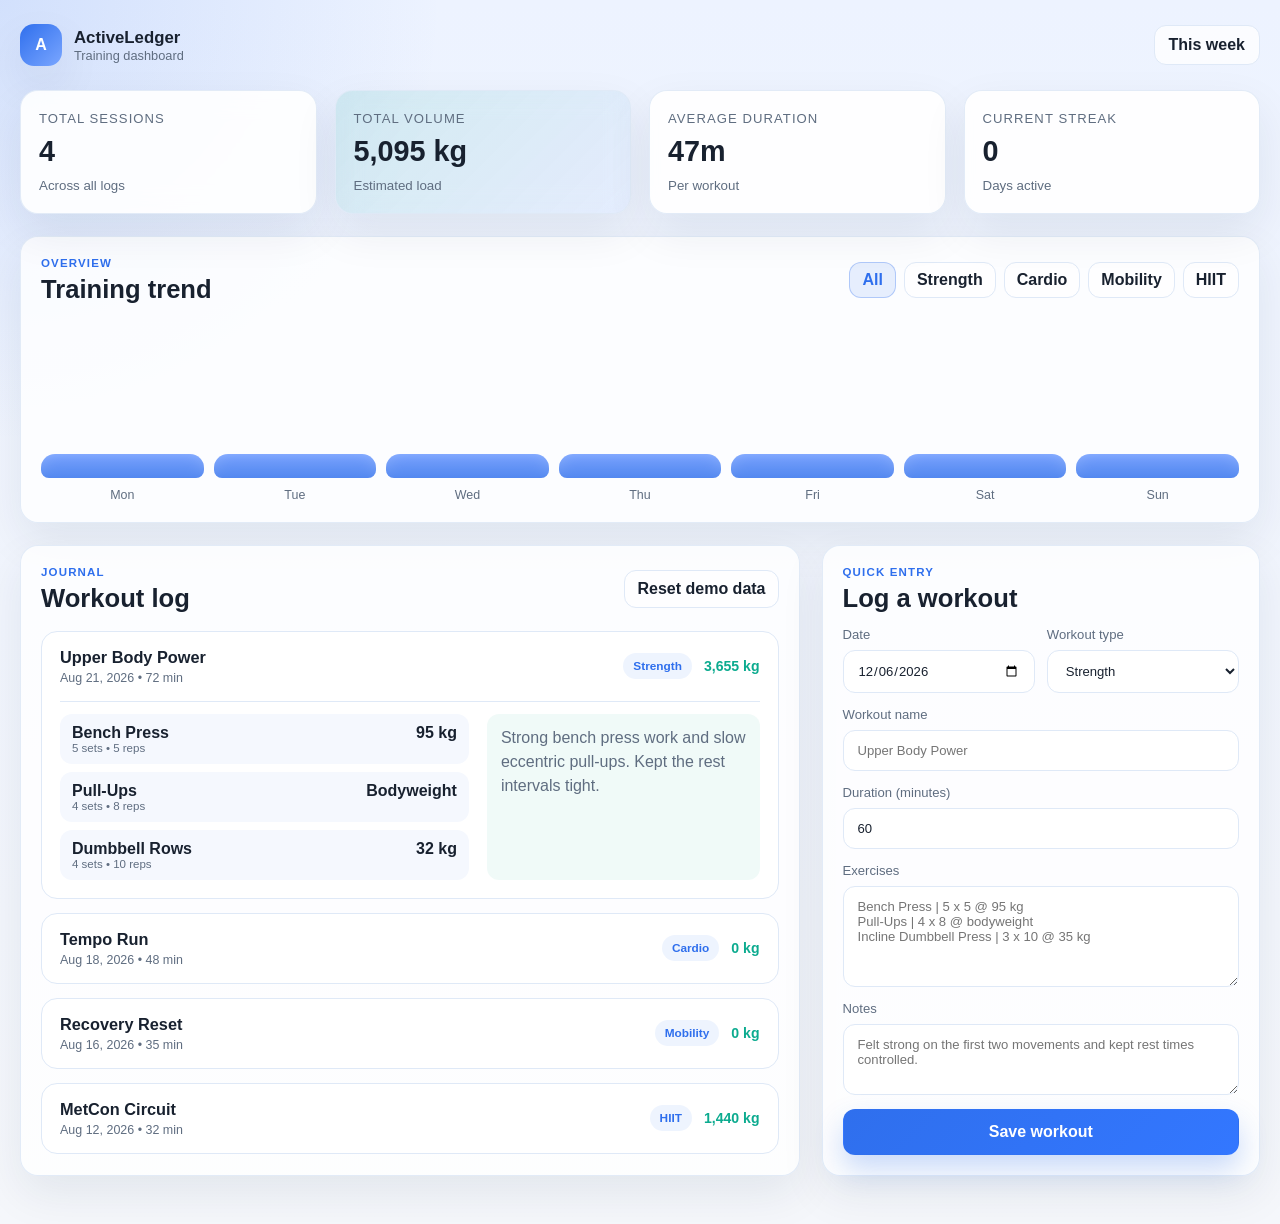
==== index.html @ c1446fad "Initial workout dashboard" ====
<!DOCTYPE html>
<html lang="en">
  <head>
    <meta charset="UTF-8" />
    <meta name="viewport" content="width=device-width, initial-scale=1.0" />
    <title>Training Dashboard</title>
    <meta
      name="description"
      content="Private workout and training dashboard for tracking sessions, exercise data, and progress."
    />
    <link rel="stylesheet" href="styles.css" />
  </head>
  <body>
    <div class="app-shell">
      <header class="topbar">
        <div class="brand" aria-label="Trainer dashboard brand">
          <div class="brand-mark">A</div>
          <div>
            <strong>ActiveLedger</strong>
            <span>Training dashboard</span>
          </div>
        </div>
        <div class="topbar-actions">
          <button class="pill-button" type="button">This week</button>
        </div>
      </header>

      <main class="dashboard">
        <section class="summary-grid" aria-label="Session summary cards">
          <article class="metric-card">
            <label>Total Sessions</label>
            <strong id="total-sessions">0</strong>
            <small>Across all logs</small>
          </article>
          <article class="metric-card accent">
            <label>Total Volume</label>
            <strong id="total-volume">0</strong>
            <small>Estimated load</small>
          </article>
          <article class="metric-card">
            <label>Average Duration</label>
            <strong id="avg-duration">0m</strong>
            <small>Per workout</small>
          </article>
          <article class="metric-card">
            <label>Current Streak</label>
            <strong id="streak-count">0</strong>
            <small>Days active</small>
          </article>
        </section>

        <section class="panel overview-panel" aria-label="Weekly training overview">
          <div class="panel-header">
            <div>
              <p class="eyebrow">Overview</p>
              <h2>Training trend</h2>
            </div>
            <div class="filters" id="type-filters" aria-label="Workout type filters">
              <button class="filter-chip active" type="button" data-filter="all">All</button>
              <button class="filter-chip" type="button" data-filter="strength">Strength</button>
              <button class="filter-chip" type="button" data-filter="cardio">Cardio</button>
              <button class="filter-chip" type="button" data-filter="mobility">Mobility</button>
              <button class="filter-chip" type="button" data-filter="hiit">HIIT</button>
            </div>
          </div>
          <div id="weekly-chart" class="weekly-chart" aria-label="Weekly workout volume chart"></div>
        </section>

        <section class="layout-grid">
          <div class="panel log-panel" aria-label="Workout list">
            <div class="panel-header">
              <div>
                <p class="eyebrow">Journal</p>
                <h2>Workout log</h2>
              </div>
              <button id="reset-demo" class="ghost-button" type="button">Reset demo data</button>
            </div>
            <div id="workout-list" class="workout-list"></div>
          </div>

          <aside class="panel form-panel" aria-label="Add new workout form">
            <div class="panel-header compact">
              <div>
                <p class="eyebrow">Quick entry</p>
                <h2>Log a workout</h2>
              </div>
            </div>

            <form id="log-form" class="log-form">
              <div class="field-grid">
                <label>
                  <span>Date</span>
                  <input id="workout-date" name="date" type="date" required />
                </label>
                <label>
                  <span>Workout type</span>
                  <select id="workout-type" name="type" required>
                    <option value="strength">Strength</option>
                    <option value="cardio">Cardio</option>
                    <option value="mobility">Mobility</option>
                    <option value="hiit">HIIT</option>
                  </select>
                </label>
              </div>

              <label>
                <span>Workout name</span>
                <input id="workout-name" name="name" type="text" placeholder="Upper Body Power" required />
              </label>

              <label>
                <span>Duration (minutes)</span>
                <input id="workout-duration" name="duration" type="number" min="10" max="240" value="60" required />
              </label>

              <label>
                <span>Exercises</span>
                <textarea
                  id="workout-exercises"
                  name="exercises"
                  rows="5"
                  placeholder="Bench Press | 5 x 5 @ 95 kg&#10;Pull-Ups | 4 x 8 @ bodyweight&#10;Incline Dumbbell Press | 3 x 10 @ 35 kg"
                  required
                ></textarea>
              </label>

              <label>
                <span>Notes</span>
                <textarea id="workout-notes" name="notes" rows="3" placeholder="Felt strong on the first two movements and kept rest times controlled."></textarea>
              </label>

              <button class="primary-button" type="submit">Save workout</button>
            </form>
          </aside>
        </section>
      </main>
    </div>

    <script src="script.js"></script>
  </body>
</html>
---- styles.css ----
:root {
  --bg: #f3f6fb;
  --panel: rgba(255, 255, 255, 0.9);
  --panel-strong: #ffffff;
  --line: #dfe9f7;
  --text: #18212f;
  --muted: #5f6d80;
  --primary: #2f6fed;
  --primary-soft: rgba(47, 111, 237, 0.1);
  --accent: #0cab8f;
  --warning: #ff9a3d;
  --shadow: 0 18px 45px rgba(18, 36, 60, 0.08);
  --radius: 18px;
}

* {
  box-sizing: border-box;
}

html {
  scroll-behavior: smooth;
}

body {
  margin: 0;
  min-height: 100vh;
  font-family: "Segoe UI", Tahoma, Geneva, Verdana, sans-serif;
  background:
    radial-gradient(circle at top left, rgba(47, 111, 237, 0.14), transparent 25%),
    linear-gradient(180deg, #edf3ff 0%, #f5f7fb 100%);
  color: var(--text);
}

button,
input,
select,
textarea {
  font: inherit;
}

button {
  cursor: pointer;
}

.app-shell {
  max-width: 1280px;
  margin: 0 auto;
  padding: 24px 20px 48px;
}

.topbar {
  display: flex;
  align-items: center;
  justify-content: space-between;
  gap: 16px;
  margin-bottom: 24px;
}

.brand {
  display: inline-flex;
  align-items: center;
  gap: 12px;
}

.brand-mark {
  width: 42px;
  height: 42px;
  display: grid;
  place-items: center;
  border-radius: 14px;
  background: linear-gradient(135deg, var(--primary), #7aa6ff);
  color: white;
  font-weight: 700;
  box-shadow: var(--shadow);
}

.brand strong {
  display: block;
  font-size: 1.05rem;
}

.brand span {
  display: block;
  font-size: 0.8rem;
  color: var(--muted);
}

.pill-button,
.ghost-button,
.primary-button,
.filter-chip {
  border: 1px solid transparent;
  border-radius: 12px;
  transition: transform 0.2s ease, border-color 0.2s ease, background 0.2s ease;
}

.pill-button,
.ghost-button,
.filter-chip {
  background: rgba(255, 255, 255, 0.8);
  color: var(--text);
  border-color: var(--line);
}

.pill-button {
  padding: 10px 14px;
  font-weight: 600;
}

.dashboard {
  display: grid;
  gap: 22px;
}

.summary-grid {
  display: grid;
  grid-template-columns: repeat(4, minmax(0, 1fr));
  gap: 18px;
}

.metric-card {
  position: relative;
  display: flex;
  flex-direction: column;
  gap: 10px;
  padding: 20px 18px;
  background: var(--panel);
  border: 1px solid rgba(223, 233, 247, 0.9);
  border-radius: var(--radius);
  box-shadow: var(--shadow);
  backdrop-filter: blur(12px);
}

.metric-card label {
  font-size: 0.82rem;
  text-transform: uppercase;
  letter-spacing: 0.08em;
  color: var(--muted);
}

.metric-card strong {
  font-size: clamp(1.8rem, 2vw, 2.4rem);
  line-height: 1.1;
}

.metric-card small {
  color: var(--muted);
}

.metric-card.accent {
  background: linear-gradient(135deg, rgba(12, 171, 143, 0.12), rgba(47, 111, 237, 0.05));
}

.panel {
  padding: 20px;
  border: 1px solid rgba(223, 233, 247, 0.9);
  border-radius: var(--radius);
  background: rgba(255, 255, 255, 0.8);
  box-shadow: var(--shadow);
}

.panel-header {
  display: flex;
  justify-content: space-between;
  align-items: center;
  gap: 16px;
  margin-bottom: 18px;
}

.panel-header.compact {
  margin-bottom: 14px;
}

.eyebrow {
  margin: 0 0 6px;
  color: var(--primary);
  text-transform: uppercase;
  letter-spacing: 0.1em;
  font-size: 0.72rem;
  font-weight: 700;
}

h2 {
  margin: 0;
  font-size: clamp(1.2rem, 2vw, 1.7rem);
}

.filters {
  display: flex;
  flex-wrap: wrap;
  gap: 8px;
}

.filter-chip {
  padding: 8px 12px;
  font-weight: 600;
}

.filter-chip.active {
  background: var(--primary-soft);
  color: var(--primary);
  border-color: rgba(47, 111, 237, 0.3);
}

.weekly-chart {
  display: grid;
  grid-template-columns: repeat(7, minmax(0, 1fr));
  gap: 10px;
  align-items: end;
  min-height: 180px;
  padding-top: 8px;
}

.chart-bar {
  display: flex;
  flex-direction: column;
  justify-content: end;
  align-items: center;
  gap: 10px;
  min-height: 100%;
}

.bar-visual {
  width: 100%;
  min-height: 24px;
  border-radius: 14px 14px 8px 8px;
  background: linear-gradient(180deg, #7fa7ff 0%, var(--primary) 100%);
  box-shadow: inset 0 -10px 18px rgba(255, 255, 255, 0.2);
}

.chart-bar small {
  color: var(--muted);
  font-size: 0.78rem;
}

.layout-grid {
  display: grid;
  grid-template-columns: minmax(0, 1.6fr) minmax(300px, 0.9fr);
  gap: 22px;
}

.workout-list {
  display: grid;
  gap: 14px;
}

.workout-entry {
  border: 1px solid var(--line);
  border-radius: 16px;
  background: var(--panel-strong);
  overflow: hidden;
}

.entry-header {
  width: 100%;
  display: grid;
  grid-template-columns: minmax(0, 1fr) auto auto;
  align-items: center;
  gap: 12px;
  padding: 16px 18px;
  border: 0;
  background: transparent;
  font: inherit;
  text-align: left;
  color: inherit;
}

.entry-main {
  display: flex;
  flex-direction: column;
  gap: 4px;
}

.entry-main strong {
  font-size: 1.02rem;
}

.entry-main span,
.entry-meta {
  color: var(--muted);
  font-size: 0.78rem;
}

.entry-badge {
  display: inline-flex;
  align-items: center;
  justify-content: center;
  padding: 6px 10px;
  border-radius: 999px;
  background: rgba(47, 111, 237, 0.08);
  color: var(--primary);
  font-weight: 700;
  font-size: 0.74rem;
  text-transform: capitalize;
}

.entry-volume {
  font-weight: 700;
  color: var(--accent);
  font-size: 0.88rem;
}

.entry-details {
  padding: 0 18px 18px;
  display: none;
}

.workout-entry.open .entry-details {
  display: block;
}

.entry-body {
  display: grid;
  grid-template-columns: minmax(0, 1.2fr) minmax(160px, 0.8fr);
  gap: 18px;
  padding-top: 12px;
  border-top: 1px solid var(--line);
}

.entry-body ul {
  list-style: none;
  padding: 0;
  margin: 0;
  display: grid;
  gap: 8px;
}

.entry-body li {
  display: flex;
  justify-content: space-between;
  gap: 14px;
  padding: 10px 12px;
  border-radius: 12px;
  background: #f5f8fe;
  color: var(--text);
}

.exercise-name {
  font-weight: 600;
}

.exercise-meta {
  color: var(--muted);
  font-size: 0.72rem;
}

.entry-notes {
  padding: 12px 14px;
  border-radius: 12px;
  background: rgba(12, 171, 143, 0.06);
  color: var(--muted);
  line-height: 1.5;
}

.log-form {
  display: grid;
  gap: 14px;
}

.field-grid {
  display: grid;
  grid-template-columns: repeat(2, minmax(0, 1fr));
  gap: 12px;
}

label {
  display: grid;
  gap: 8px;
  color: var(--muted);
  font-size: 0.82rem;
}

input,
select,
textarea {
  width: 100%;
  border: 1px solid var(--line);
  border-radius: 12px;
  padding: 12px 14px;
  background: rgba(255, 255, 255, 0.9);
  color: var(--text);
}

input:focus,
select:focus,
textarea:focus {
  border-color: rgba(47, 111, 237, 0.5);
  outline: none;
  box-shadow: 0 0 0 4px rgba(47, 111, 237, 0.08);
}

textarea {
  resize: vertical;
}

.primary-button {
  padding: 13px 16px;
  font-weight: 700;
  border-color: transparent;
  background: linear-gradient(135deg, var(--primary), #3377ff);
  color: white;
  box-shadow: 0 14px 28px rgba(47, 111, 237, 0.25);
}

.ghost-button {
  padding: 9px 12px;
  font-weight: 600;
}

button:hover {
  transform: translateY(-1px);
}

.empty-state {
  padding: 28px 16px;
  text-align: center;
  color: var(--muted);
  border: 1px dashed var(--line);
  border-radius: 16px;
  background: rgba(255, 255, 255, 0.6);
}

@media (max-width: 900px) {
  .summary-grid {
    grid-template-columns: repeat(2, minmax(0, 1fr));
  }

  .layout-grid {
    grid-template-columns: 1fr;
  }
}

@media (max-width: 620px) {
  .app-shell {
    padding-inline: 14px;
  }

  .summary-grid,
  .field-grid,
  .entry-body {
    grid-template-columns: 1fr;
  }

  .topbar,
  .panel-header,
  .entry-header {
    align-items: flex-start;
  }

  .topbar,
  .panel-header,
  .entry-header {
    grid-template-columns: 1fr;
    display: grid;
  }

  .brand {
    margin-bottom: 6px;
  }
}
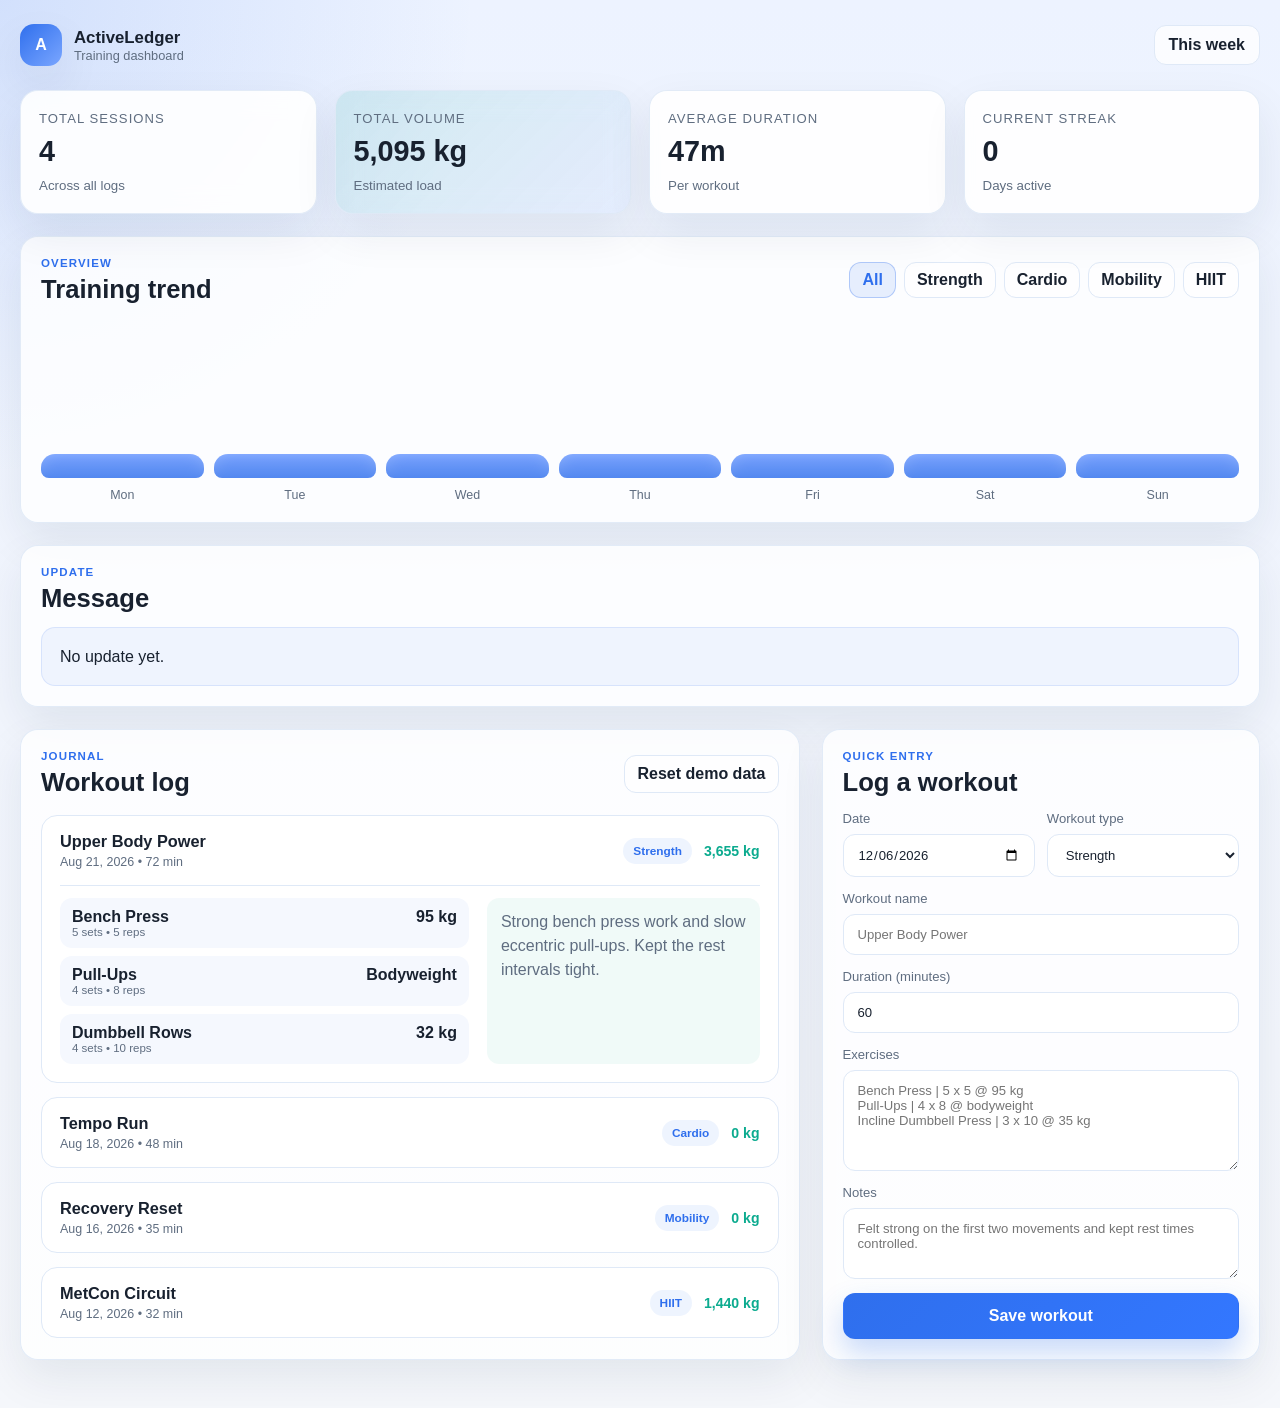
==== commit a8d6a687: "Prepare static GitHub Pages dashboard" ====
--- a/index.html
+++ b/index.html
@@ -64,6 +64,16 @@
             </div>
           </div>
           <div id="weekly-chart" class="weekly-chart" aria-label="Weekly workout volume chart"></div>
+        </section>
+
+        <section class="panel message-panel" aria-label="Public update message">
+          <div class="panel-header compact">
+            <div>
+              <p class="eyebrow">Update</p>
+              <h2>Message</h2>
+            </div>
+          </div>
+          <div id="public-message" class="public-message">No update yet.</div>
         </section>
 
         <section class="layout-grid">
--- a/styles.css
+++ b/styles.css
@@ -411,6 +411,16 @@
   transform: translateY(-1px);
 }
 
+.public-message {
+  padding: 16px 18px;
+  border-radius: 14px;
+  background: rgba(47, 111, 237, 0.06);
+  border: 1px solid rgba(47, 111, 237, 0.12);
+  color: var(--text);
+  line-height: 1.6;
+  white-space: pre-wrap;
+}
+
 .empty-state {
   padding: 28px 16px;
   text-align: center;
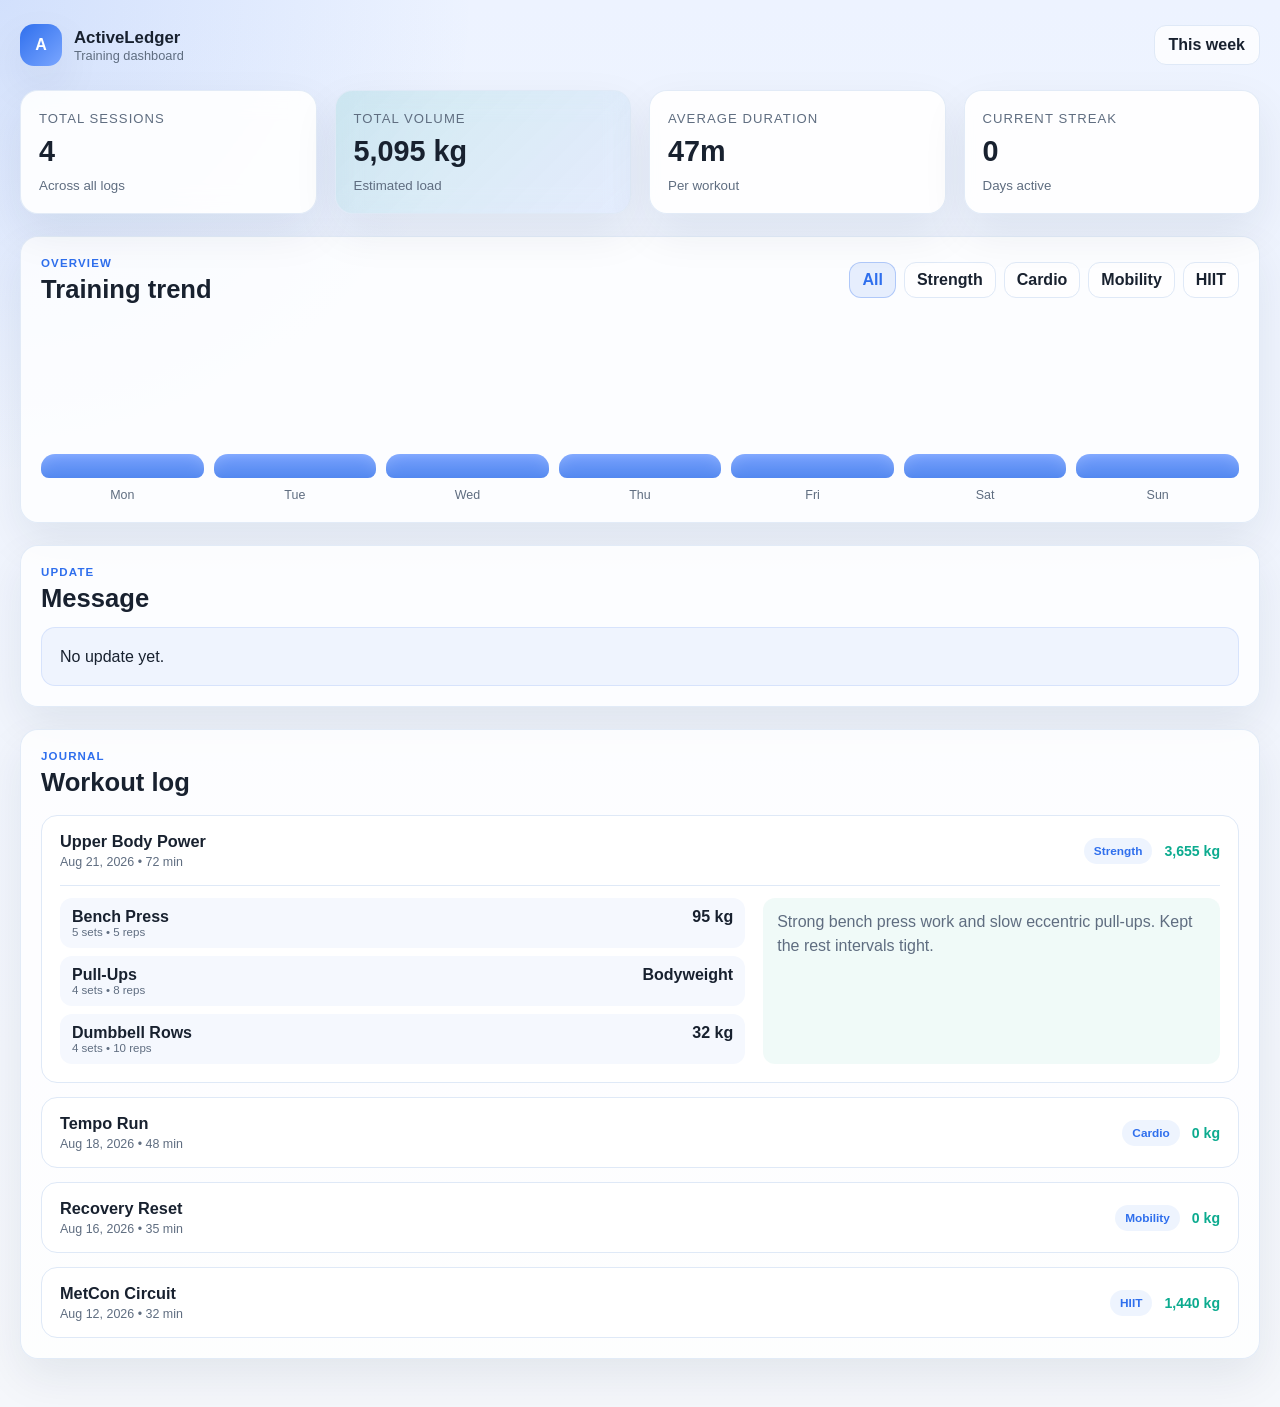
==== commit 3c84a415: "Refactor workout log section and enhance form handling" ====
--- a/index.html
+++ b/index.html
@@ -76,72 +76,14 @@
           <div id="public-message" class="public-message">No update yet.</div>
         </section>
 
-        <section class="layout-grid">
-          <div class="panel log-panel" aria-label="Workout list">
-            <div class="panel-header">
-              <div>
-                <p class="eyebrow">Journal</p>
-                <h2>Workout log</h2>
-              </div>
-              <button id="reset-demo" class="ghost-button" type="button">Reset demo data</button>
+        <section class="panel log-panel" aria-label="Workout list">
+          <div class="panel-header">
+            <div>
+              <p class="eyebrow">Journal</p>
+              <h2>Workout log</h2>
             </div>
-            <div id="workout-list" class="workout-list"></div>
           </div>
-
-          <aside class="panel form-panel" aria-label="Add new workout form">
-            <div class="panel-header compact">
-              <div>
-                <p class="eyebrow">Quick entry</p>
-                <h2>Log a workout</h2>
-              </div>
-            </div>
-
-            <form id="log-form" class="log-form">
-              <div class="field-grid">
-                <label>
-                  <span>Date</span>
-                  <input id="workout-date" name="date" type="date" required />
-                </label>
-                <label>
-                  <span>Workout type</span>
-                  <select id="workout-type" name="type" required>
-                    <option value="strength">Strength</option>
-                    <option value="cardio">Cardio</option>
-                    <option value="mobility">Mobility</option>
-                    <option value="hiit">HIIT</option>
-                  </select>
-                </label>
-              </div>
-
-              <label>
-                <span>Workout name</span>
-                <input id="workout-name" name="name" type="text" placeholder="Upper Body Power" required />
-              </label>
-
-              <label>
-                <span>Duration (minutes)</span>
-                <input id="workout-duration" name="duration" type="number" min="10" max="240" value="60" required />
-              </label>
-
-              <label>
-                <span>Exercises</span>
-                <textarea
-                  id="workout-exercises"
-                  name="exercises"
-                  rows="5"
-                  placeholder="Bench Press | 5 x 5 @ 95 kg&#10;Pull-Ups | 4 x 8 @ bodyweight&#10;Incline Dumbbell Press | 3 x 10 @ 35 kg"
-                  required
-                ></textarea>
-              </label>
-
-              <label>
-                <span>Notes</span>
-                <textarea id="workout-notes" name="notes" rows="3" placeholder="Felt strong on the first two movements and kept rest times controlled."></textarea>
-              </label>
-
-              <button class="primary-button" type="submit">Save workout</button>
-            </form>
-          </aside>
+          <div id="workout-list" class="workout-list"></div>
         </section>
       </main>
     </div>
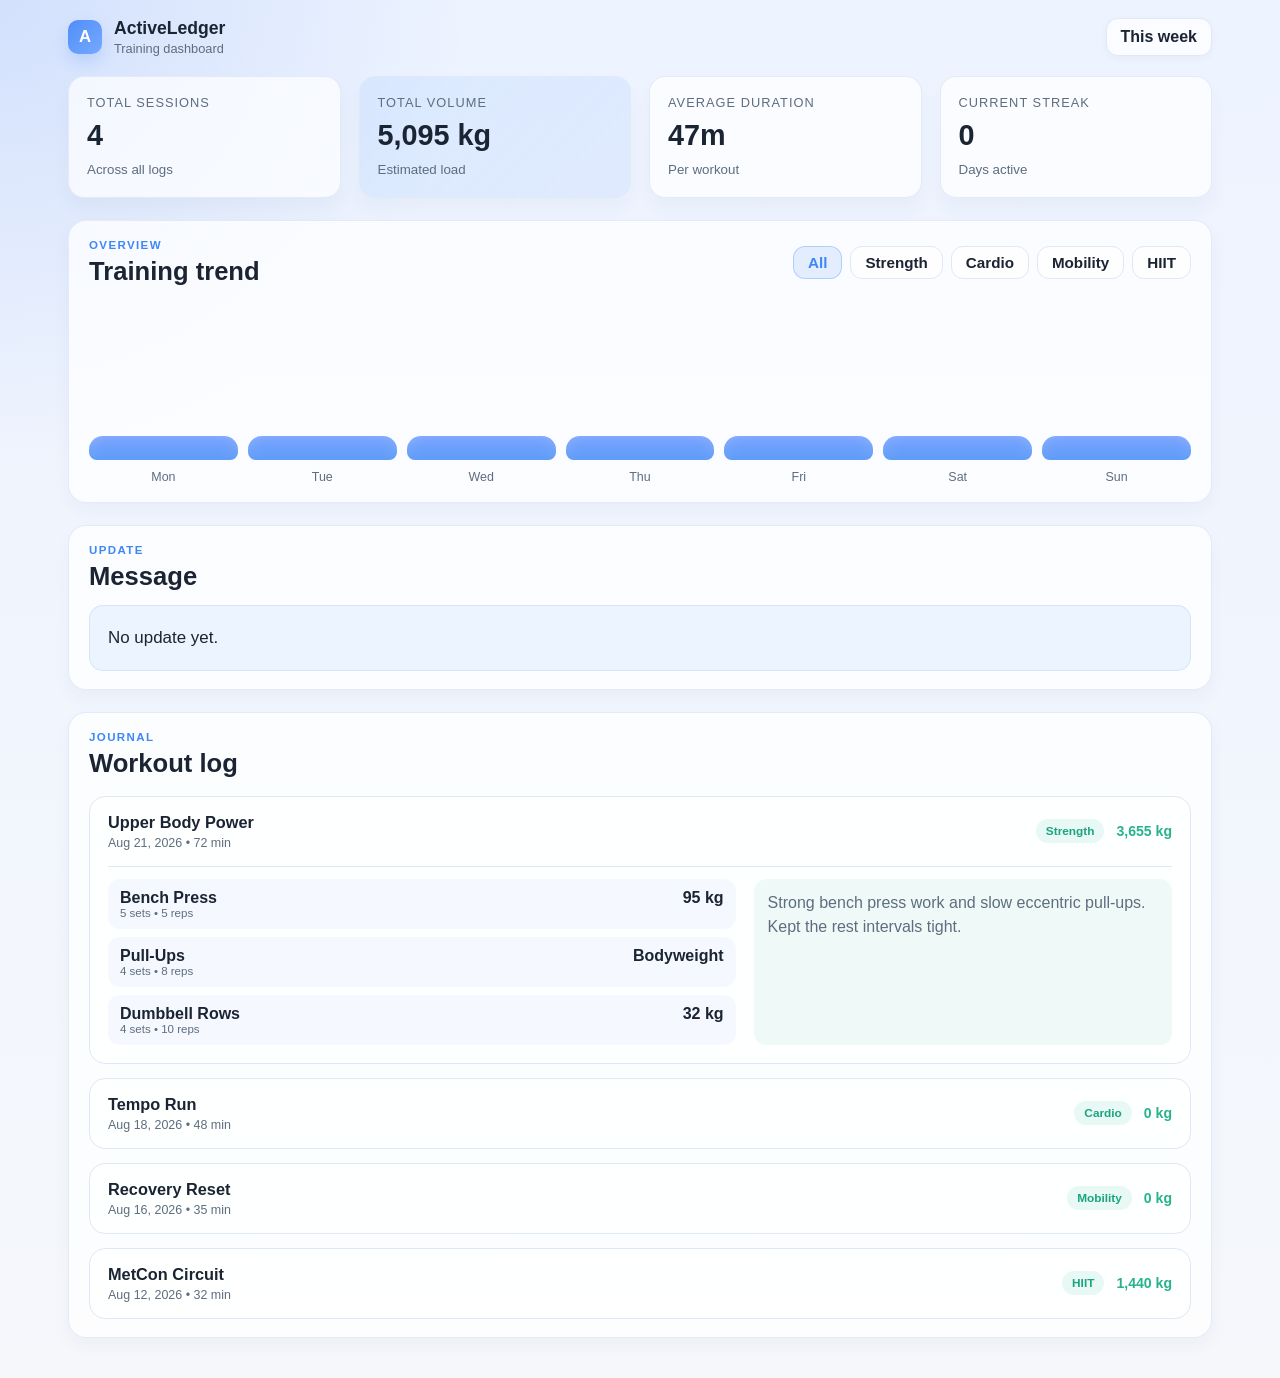
==== commit a3236f92: "Normalize label text casing in dashboard metrics" ====
--- a/index.html
+++ b/index.html
@@ -28,22 +28,22 @@
       <main class="dashboard">
         <section class="summary-grid" aria-label="Session summary cards">
           <article class="metric-card">
-            <label>Total Sessions</label>
+            <label>Total sessions</label>
             <strong id="total-sessions">0</strong>
             <small>Across all logs</small>
           </article>
           <article class="metric-card accent">
-            <label>Total Volume</label>
+            <label>Total volume</label>
             <strong id="total-volume">0</strong>
             <small>Estimated load</small>
           </article>
           <article class="metric-card">
-            <label>Average Duration</label>
+            <label>Average duration</label>
             <strong id="avg-duration">0m</strong>
             <small>Per workout</small>
           </article>
           <article class="metric-card">
-            <label>Current Streak</label>
+            <label>Current streak</label>
             <strong id="streak-count">0</strong>
             <small>Days active</small>
           </article>
--- a/styles.css
+++ b/styles.css
@@ -1,15 +1,15 @@
 :root {
-  --bg: #f3f6fb;
-  --panel: rgba(255, 255, 255, 0.9);
+  --bg: #edf3fb;
+  --panel: rgba(255, 255, 255, 0.8);
   --panel-strong: #ffffff;
-  --line: #dfe9f7;
-  --text: #18212f;
-  --muted: #5f6d80;
-  --primary: #2f6fed;
-  --primary-soft: rgba(47, 111, 237, 0.1);
-  --accent: #0cab8f;
+  --line: #dfe8f5;
+  --text: #1b2432;
+  --muted: #5e6d7f;
+  --primary: #3d87f7;
+  --primary-soft: rgba(61, 135, 247, 0.12);
+  --accent: #28b28d;
   --warning: #ff9a3d;
-  --shadow: 0 18px 45px rgba(18, 36, 60, 0.08);
+  --shadow: 0 12px 28px rgba(31, 53, 84, 0.09);
   --radius: 18px;
 }
 
@@ -43,9 +43,9 @@
 }
 
 .app-shell {
-  max-width: 1280px;
+  max-width: 1180px;
   margin: 0 auto;
-  padding: 24px 20px 48px;
+  padding: 18px 18px 40px;
 }
 
 .topbar {
@@ -53,7 +53,7 @@
   align-items: center;
   justify-content: space-between;
   gap: 16px;
-  margin-bottom: 24px;
+  margin: 0 0 20px;
 }
 
 .brand {
@@ -63,26 +63,29 @@
 }
 
 .brand-mark {
-  width: 42px;
-  height: 42px;
+  width: 34px;
+  height: 34px;
   display: grid;
   place-items: center;
-  border-radius: 14px;
-  background: linear-gradient(135deg, var(--primary), #7aa6ff);
+  border-radius: 10px;
+  background: linear-gradient(135deg, #4f8ef8, #76a9ff);
   color: white;
   font-weight: 700;
-  box-shadow: var(--shadow);
+  font-size: 1.05rem;
+  box-shadow: 0 8px 16px rgba(70, 130, 250, 0.2);
 }
 
 .brand strong {
   display: block;
-  font-size: 1.05rem;
+  font-size: 1.1rem;
+  font-weight: 700;
 }
 
 .brand span {
   display: block;
   font-size: 0.8rem;
   color: var(--muted);
+  margin-top: 2px;
 }
 
 .pill-button,
@@ -103,8 +106,9 @@
 }
 
 .pill-button {
-  padding: 10px 14px;
+  padding: 9px 14px;
   font-weight: 600;
+  box-shadow: 0 2px 8px rgba(16, 35, 62, 0.04);
 }
 
 .dashboard {
@@ -123,16 +127,15 @@
   display: flex;
   flex-direction: column;
   gap: 10px;
-  padding: 20px 18px;
-  background: var(--panel);
+  padding: 18px 18px 20px;
+  background: rgba(255, 255, 255, 0.7);
   border: 1px solid rgba(223, 233, 247, 0.9);
-  border-radius: var(--radius);
-  box-shadow: var(--shadow);
-  backdrop-filter: blur(12px);
+  border-radius: 16px;
+  box-shadow: 0 12px 18px rgba(46, 68, 94, 0.04);
 }
 
 .metric-card label {
-  font-size: 0.82rem;
+  font-size: 0.8rem;
   text-transform: uppercase;
   letter-spacing: 0.08em;
   color: var(--muted);
@@ -148,15 +151,15 @@
 }
 
 .metric-card.accent {
-  background: linear-gradient(135deg, rgba(12, 171, 143, 0.12), rgba(47, 111, 237, 0.05));
+  background: linear-gradient(135deg, rgba(143, 195, 255, 0.18), rgba(118, 169, 255, 0.12));
 }
 
 .panel {
-  padding: 20px;
+  padding: 18px 20px 18px;
   border: 1px solid rgba(223, 233, 247, 0.9);
-  border-radius: var(--radius);
-  background: rgba(255, 255, 255, 0.8);
-  box-shadow: var(--shadow);
+  border-radius: 18px;
+  background: rgba(255, 255, 255, 0.74);
+  box-shadow: 0 8px 18px rgba(39, 55, 71, 0.04);
 }
 
 .panel-header {
@@ -173,16 +176,17 @@
 
 .eyebrow {
   margin: 0 0 6px;
-  color: var(--primary);
+  color: #3d87f7;
   text-transform: uppercase;
-  letter-spacing: 0.1em;
+  letter-spacing: 0.12em;
   font-size: 0.72rem;
   font-weight: 700;
 }
 
 h2 {
   margin: 0;
-  font-size: clamp(1.2rem, 2vw, 1.7rem);
+  font-size: clamp(1.25rem, 2vw, 2rem);
+  font-weight: 800;
 }
 
 .filters {
@@ -192,14 +196,15 @@
 }
 
 .filter-chip {
-  padding: 8px 12px;
+  padding: 7px 14px;
   font-weight: 600;
+  font-size: 0.95rem;
 }
 
 .filter-chip.active {
-  background: var(--primary-soft);
+  background: rgba(61, 135, 247, 0.12);
   color: var(--primary);
-  border-color: rgba(47, 111, 237, 0.3);
+  border-color: rgba(61, 135, 247, 0.3);
 }
 
 .weekly-chart {
@@ -247,7 +252,7 @@
 .workout-entry {
   border: 1px solid var(--line);
   border-radius: 16px;
-  background: var(--panel-strong);
+  background: rgba(255, 255, 255, 0.85);
   overflow: hidden;
 }
 
@@ -285,10 +290,10 @@
   display: inline-flex;
   align-items: center;
   justify-content: center;
-  padding: 6px 10px;
+  padding: 5px 10px;
   border-radius: 999px;
-  background: rgba(47, 111, 237, 0.08);
-  color: var(--primary);
+  background: rgba(64, 196, 168, 0.12);
+  color: #1aa57c;
   font-weight: 700;
   font-size: 0.74rem;
   text-transform: capitalize;
@@ -412,13 +417,14 @@
 }
 
 .public-message {
-  padding: 16px 18px;
+  padding: 18px 18px;
   border-radius: 14px;
-  background: rgba(47, 111, 237, 0.06);
-  border: 1px solid rgba(47, 111, 237, 0.12);
+  background: rgba(124, 178, 255, 0.12);
+  border: 1px solid rgba(62, 124, 227, 0.12);
   color: var(--text);
-  line-height: 1.6;
+  line-height: 1.65;
   white-space: pre-wrap;
+  font-size: 1.06rem;
 }
 
 .empty-state {
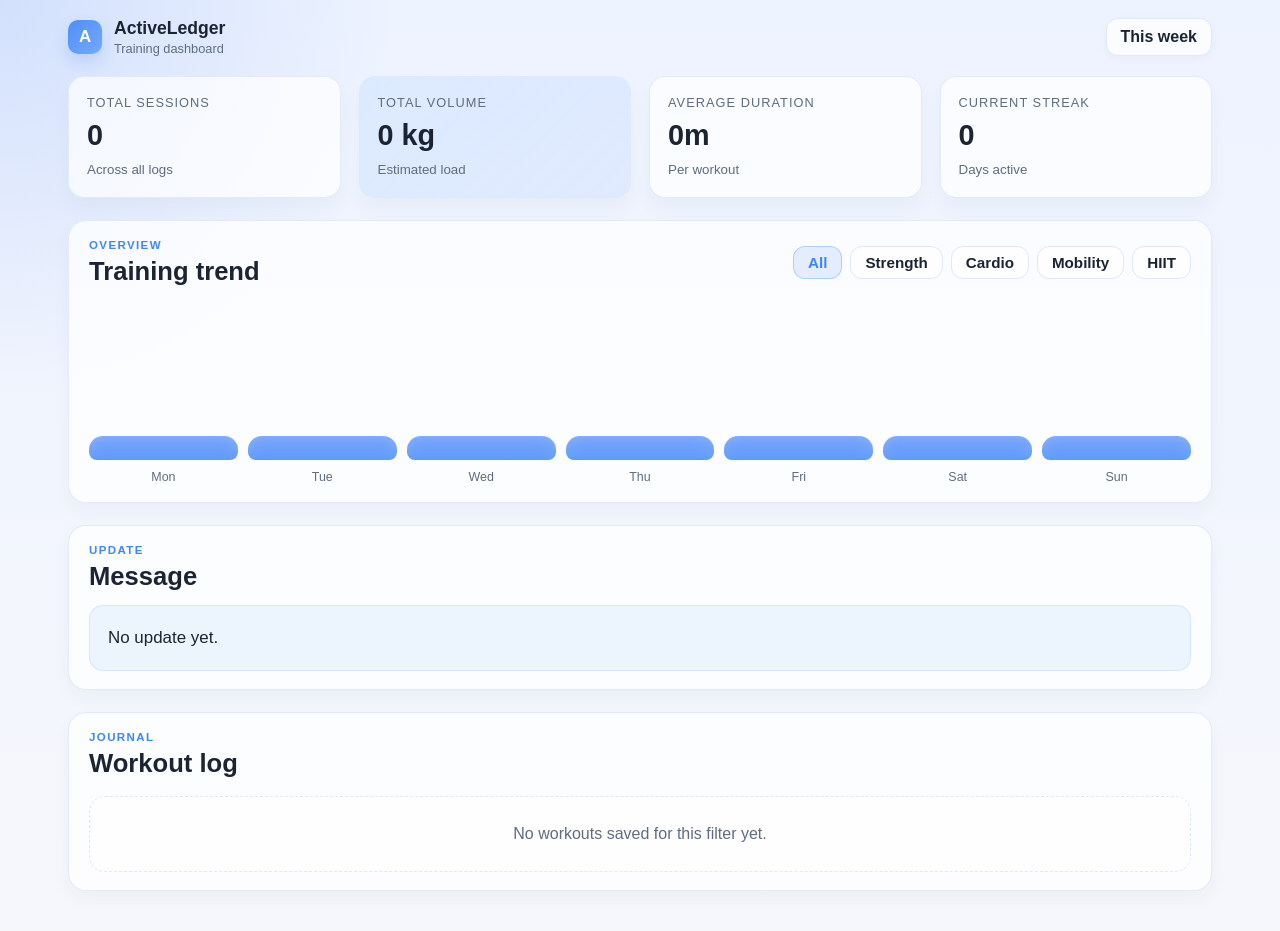
==== commit 0aacd6e0: "Update stylesheet and script references to include versioning for cache busting" ====
--- a/index.html
+++ b/index.html
@@ -8,7 +8,7 @@
       name="description"
       content="Private workout and training dashboard for tracking sessions, exercise data, and progress."
     />
-    <link rel="stylesheet" href="styles.css" />
+    <link rel="stylesheet" href="styles.css?v=2026-08-30-1" />
   </head>
   <body>
     <div class="app-shell">
@@ -21,7 +21,7 @@
           </div>
         </div>
         <div class="topbar-actions">
-          <button class="pill-button" type="button">This week</button>
+          <button id="this-week-button" class="pill-button" type="button" aria-pressed="false">This week</button>
         </div>
       </header>
 
@@ -88,6 +88,6 @@
       </main>
     </div>
 
-    <script src="script.js"></script>
+    <script src="script.js?v=2026-08-30-1"></script>
   </body>
 </html>
